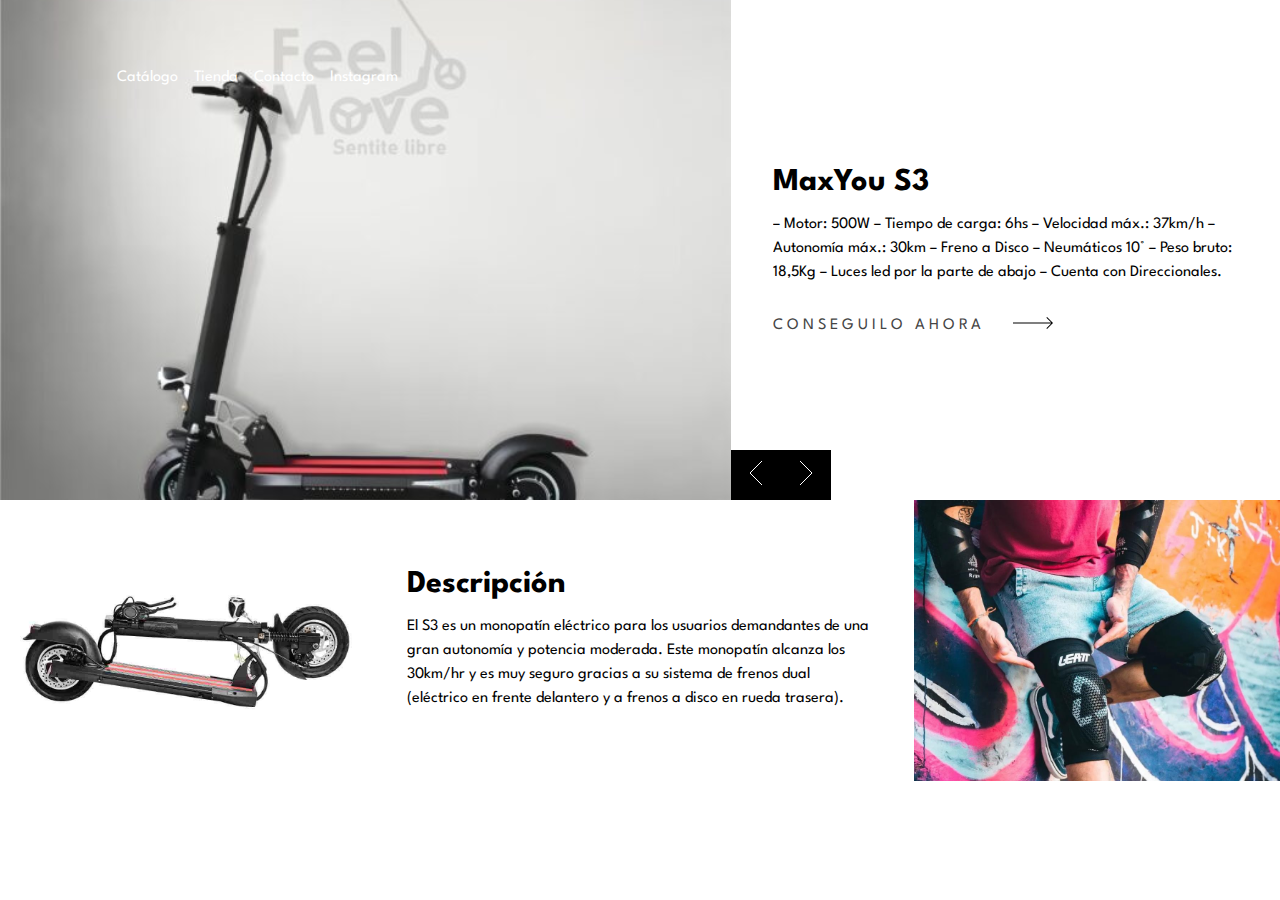
==== index2.html @ a24078dc "catalogo" ====
<!DOCTYPE html>
<html lang="en">
<head>
  <meta charset="UTF-8">
  <meta name="viewport" content="width=device-width, initial-scale=1.0"> 
  <link rel="icon" type="image/png" sizes="32x32" href="./images/favicon-32x32.png">
  <title>Catálogo Monopatines</title>
  <link rel="stylesheet" href="./css/style2.css">
  <link rel="preconnect" href="https://fonts.googleapis.com">
  <link rel="preconnect" href="https://fonts.gstatic.com" crossorigin>
  <link href="https://fonts.googleapis.com/css2?family=League+Spartan:wght@500;600;700&display=swap" rel="stylesheet">
</head>
<body>

  <main class="main">
    <seccion class="main__hero">

      <nav class="main__nav container">

        <img src="./images/icon-hamburger.svg" class="main_hamburger">

        <!-- <img src="./images/logo.svg" class="main__logo"> -->

        <ul class="main__links">
          <li class="main__list">
            <a href="index.html" class="main__link">Catálogo</a>
          </li>
          
          <li class="main__list">
            <a href="https://feelmove.com.ar/" target="_blank" class="main__link">Tienda</a>
          </li>

          <!-- <li class="main__list">
            <a href="#" class="main__link">Feel Move</a>
          </li> -->

          <li class="main__list">
            <a href="https://feelmove.com.ar/contacto/" target="_blank" class="main__link">Contacto</a>
          </li>

          <li class="main__list">
            <a href="https://www.instagram.com/feelmoveoficial" target="_blank" class="main__link">Instagram</a>
          </li>

        </ul>
      </nav>
    </seccion>

    <seccion class="main__shop ">
      <div class="main__content container">
        <h2 class="main__title">MaxYou S3</h2>

        <p class="main__paragraph">
            – Motor: 500W
            – Tiempo de carga: 6hs
            – Velocidad máx.: 37km/h
            – Autonomía máx.: 30km
            – Freno a Disco
            – Neumáticos 10°
            – Peso bruto: 18,5Kg
            – Luces led por la parte de abajo
            – Cuenta con Direccionales.</p>

        <a href="https://feelmove.com.ar/contacto/" target="_blank" class="main__cta">Conseguilo ahora <img src="./images/icon-arrow.svg" class="main__arrow"></a>
      </div>
    </seccion>

    <div class="main__bg"></div>

    <seccion class="main__about ">
      <div class="main__content container">
        <h3 class="main__title"> Descripción</h3>
        <p class="main__paragraph main__paragraph--about">El S3 es un monopatín eléctrico para los usuarios demandantes de una gran autonomía y potencia moderada. Este monopatín alcanza los 30km/hr  y es muy seguro gracias a su sistema de frenos dual (eléctrico en frente delantero y a frenos a disco en rueda trasera).</p>
      </div>
    </seccion>

    <div class="main__bg main__bg--second"></div>

    <div class="main__controls">
        <a href="index.html"><img src="./images/icon-angle-left.svg" class="main__arrows"></a>
        <a href="index3.html"><img src="./images/icon-angle-right.svg" class="main__arrows"></a>
        
    </div>


  </main>
</body>
</html>
---- css/style2.css ----
:root{
    --Dark-Gray: hsl(0, 0%, 63%);
    --Black: hsl(0, 0%, 0%);
    --White: hsl(0, 0%, 100%);
    --Very-Dark-Gray: hsl(0, 0%, 27%);
}

*{
    margin: 0 ;
    box-sizing: border-box;
}

body{
    font-family: 'League Spartan', sans-serif;
}

.container{
    width: 90%;
    margin: 0 auto;
    padding: 60px 0;
    overflow: hidden;
}

.main{
    max-width: 1400px;
    margin: 0auto;
    display: grid;
    grid-template: repeat(5, max-content)/ 1fr;
    grid-template-areas: 
    "main"
    "shop"
    "image1"
    "about"
    "image2";
}

.main__hero{
    min-height: 500px;
    background-image:url(../images/Maxyou1.jpg);
    background-size: cover;
    background-position: center;
    grid-area: main;
}

.main__nav{
    display: flex;
    align-items: center;
}

.main_hamburger{
    cursor: pointer;
}

.main__links{
    display: none;
}

.main__logo{
    margin: 0 auto;
}

.main__controls{
    grid-area: main;
    /*propiedad para alinear a los hijos en css grid -aling-self- y -justify-self
    tambien hay un shorjan que se puede utilizar -place-self:end*/
    align-self:end;
    justify-self:end;
    background-color: var(--Black);
    width: 100px;
    height: 50px;
    display: flex;
    align-items: center;
    justify-content: space-around;
}

.main__arrows{
    height: 40%;
}

.main__shop{
    grid-area: shop;
}

.main__content{
    height: 100%;
    display: flex;
    flex-direction: column;
    justify-content: center;
}

.main__title{
    color: var(--Black);
    font-size: 2rem;
}

.main__paragraph{
    line-height: 1.5;
    margin: 1em 0 2em;
}

.main__paragraph--about{
    margin: 1em 0 0 0;
}

.main__cta{
    text-decoration: none;
    color:var(--Very-Dark-Gray);
    text-transform: uppercase;
    letter-spacing: 4px;
}

.main__arrow{
    margin-left: 20px;
}

.main__bg{
    grid-area: image1;
    min-height: 250px;
    height: 100%;
    background-image:url(../images/Maxyou4.jpg);
    background-size: cover;
    background-position: center;
}

.main__about{
    grid-area:about;
}

.main__bg--second{
    grid-area: image2;
    background-image: url(../images/Maxyou3.jpeg);
}



@media (min-width:768px){

    .container{
        width: 85%;
        padding:70px 0;
    }
    .main{
        grid-template-columns: repeat(7,1fr);
        grid-template-areas: 
        "main main main main shop shop shop"
        "main main main main shop shop shop"
        "main main main main shop shop shop"
        "image1 image1 about about about image2 image2"
        "image1 image1 about about about image2 image2" 
    }

    .main__hero{
        /* background-image: url(../images/desktop-image-hero-1.jpg); */
        max-width: 961px;
    }

    .main__controls{
        grid-area: shop;
        justify-self: start;
    }

    .main_hamburger{
        display: none;
    }

    .main__logo{
        margin: 0;
        min-width: 100px;
    }

    .main__links{
       padding:0;
       display: grid;
       grid-auto-flow: column;
       gap:1em;
       margin-left: 10%; 
    }

    .main__list{
        list-style: none;
    }

    .main__link{
        color: var(--White);
        text-decoration: none;
    }

}
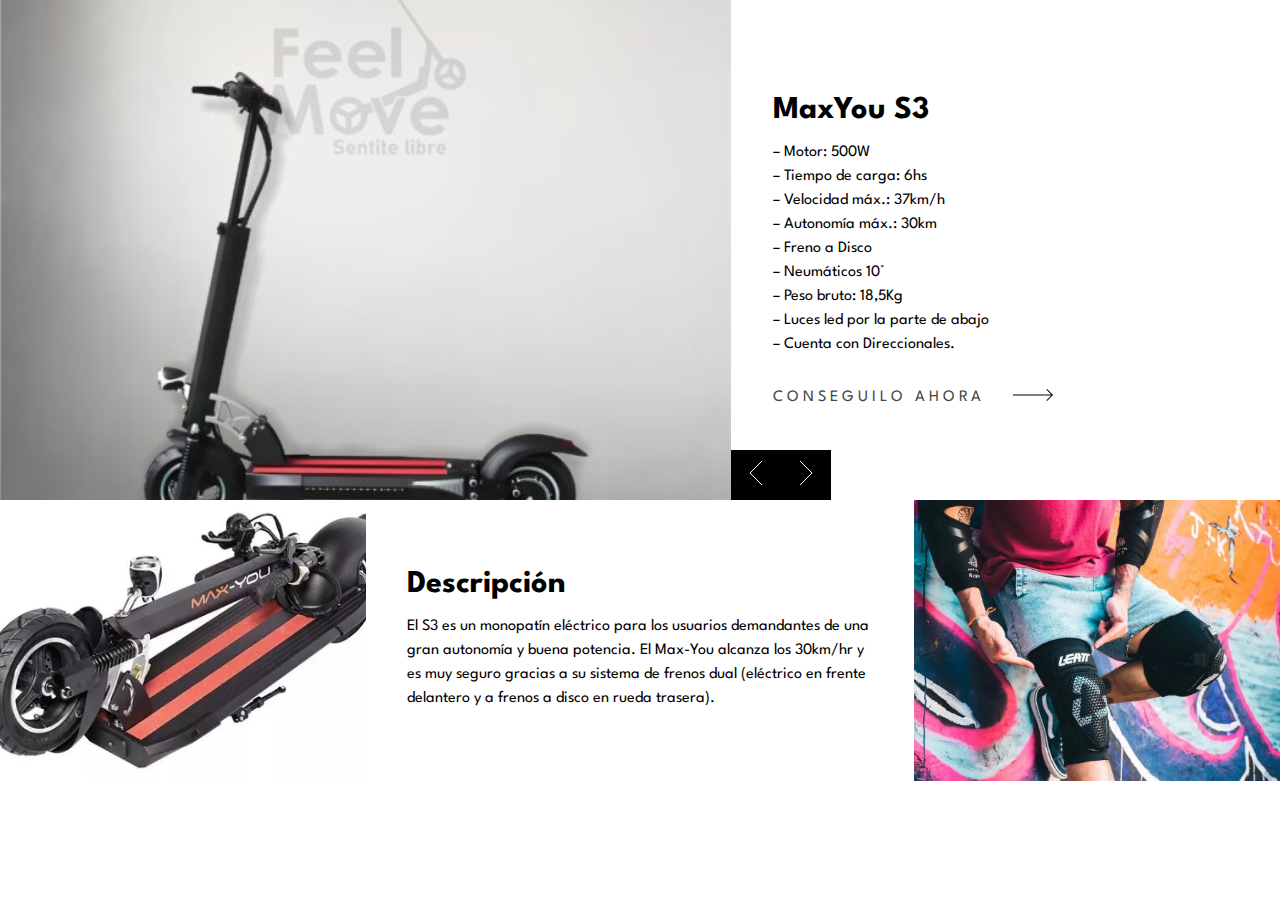
==== commit 966ce86c: "ultima modificacion" ====
--- a/index2.html
+++ b/index2.html
@@ -16,27 +16,31 @@
     <seccion class="main__hero">
 
       <nav class="main__nav container">
+        
+        <div class="bars__menu">
+          <span class="line1__bars--menu"></span>
+          <span class="line2__bars--menu"></span>
+          <span class="line3__bars--menu"></span>
+        </div>
 
-        <img src="./images/icon-hamburger.svg" class="main_hamburger">
+        <script src="./javascript/script.js"></script>
 
         <!-- <img src="./images/logo.svg" class="main__logo"> -->
 
         <ul class="main__links">
           <li class="main__list">
-            <a href="index.html" class="main__link">Catálogo</a>
+            <a href="index.html" class="main__link">Tienda Virtual</a>
           </li>
           
           <li class="main__list">
-            <a href="https://feelmove.com.ar/" target="_blank" class="main__link">Tienda</a>
+            <a href="https://feelmove.com.ar/" target="_blank" class="main__link">Contacto</a>
           </li>
 
           <!-- <li class="main__list">
             <a href="#" class="main__link">Feel Move</a>
           </li> -->
 
-          <li class="main__list">
-            <a href="https://feelmove.com.ar/contacto/" target="_blank" class="main__link">Contacto</a>
-          </li>
+          
 
           <li class="main__list">
             <a href="https://www.instagram.com/feelmoveoficial" target="_blank" class="main__link">Instagram</a>
@@ -51,14 +55,14 @@
         <h2 class="main__title">MaxYou S3</h2>
 
         <p class="main__paragraph">
-            – Motor: 500W
-            – Tiempo de carga: 6hs
-            – Velocidad máx.: 37km/h
-            – Autonomía máx.: 30km
-            – Freno a Disco
-            – Neumáticos 10°
-            – Peso bruto: 18,5Kg
-            – Luces led por la parte de abajo
+            – Motor: 500W <br>
+            – Tiempo de carga: 6hs <br>
+            – Velocidad máx.: 37km/h <br>
+            – Autonomía máx.: 30km <br>
+            – Freno a Disco <br>
+            – Neumáticos 10° <br>
+            – Peso bruto: 18,5Kg <br>
+            – Luces led por la parte de abajo <br>
             – Cuenta con Direccionales.</p>
 
         <a href="https://feelmove.com.ar/contacto/" target="_blank" class="main__cta">Conseguilo ahora <img src="./images/icon-arrow.svg" class="main__arrow"></a>
@@ -70,7 +74,7 @@
     <seccion class="main__about ">
       <div class="main__content container">
         <h3 class="main__title"> Descripción</h3>
-        <p class="main__paragraph main__paragraph--about">El S3 es un monopatín eléctrico para los usuarios demandantes de una gran autonomía y potencia moderada. Este monopatín alcanza los 30km/hr  y es muy seguro gracias a su sistema de frenos dual (eléctrico en frente delantero y a frenos a disco en rueda trasera).</p>
+        <p class="main__paragraph main__paragraph--about">El S3 es un monopatín eléctrico para los usuarios demandantes de una gran autonomía y buena potencia. El Max-You alcanza los 30km/hr  y es muy seguro gracias a su sistema de frenos dual (eléctrico en frente delantero y a frenos a disco en rueda trasera).</p>
       </div>
     </seccion>
 
--- a/css/style2.css
+++ b/css/style2.css
@@ -43,7 +43,7 @@
 }
 
 .main__nav{
-    display: flex;
+    display: none;
     align-items: center;
 }
 
@@ -51,9 +51,73 @@
     cursor: pointer;
 }
 
-.main__links{
+.bars__menu{
+    position: absolute;
+    width: 30px;
+    height: 30px;
+    opacity: 0.6;
+    cursor: pointer;
+    padding-top: .5em;
+    box-shadow: .5px gray 2px;
+    
+    /*menu hamburguesa*/   
+}
+.bars__menu span{
+    display: block;
+    width: 100%;
+    height: 6px;
+    background: #fff;
+    margin-top:7px;
+    transform-origin: 0px 100%;
+    transition: all 300ms;
+}
+
+.activeline1__bars--menu{
+    transform: rotate(45deg); 
+    translate: (-2px, 1px);
+}
+.activeline2__bars--menu{
+    opacity: .5;
+    margin-left: -30px;
+}
+.activeline3__bars--menu{
+    transform: rotate(-45deg); 
+    translate: (-4px, 2px);
+}
+
+   /*menu hamburguesa*/   
+
+/* .main__links{
+    display: flex;
+    background-color: #7a7a7a;
+    
+    flex-direction: column;
+    justify-content: space-around;
+    align-items: center;
+    height: 92vh;
+    margin: 0;
+    padding: 0;
+    width: 100%;
+    list-style: none;
+
     display: none;
-}
+} */
+
+/* .main__link{
+    width: 100%;
+    color: #ffff;
+    font-size: 1.8rem;
+    font-weight: 600;
+    text-decoration: none;
+    
+} */
+
+/* .main__list{
+    width: 100%;
+    text-align: center;
+} */
+
+
 
 .main__logo{
     margin: 0 auto;
@@ -117,7 +181,7 @@
     grid-area: image1;
     min-height: 250px;
     height: 100%;
-    background-image:url(../images/Maxyou4.jpg);
+    background-image:url(../images/maxyousegunda.jpg);
     background-size: cover;
     background-position: center;
 }
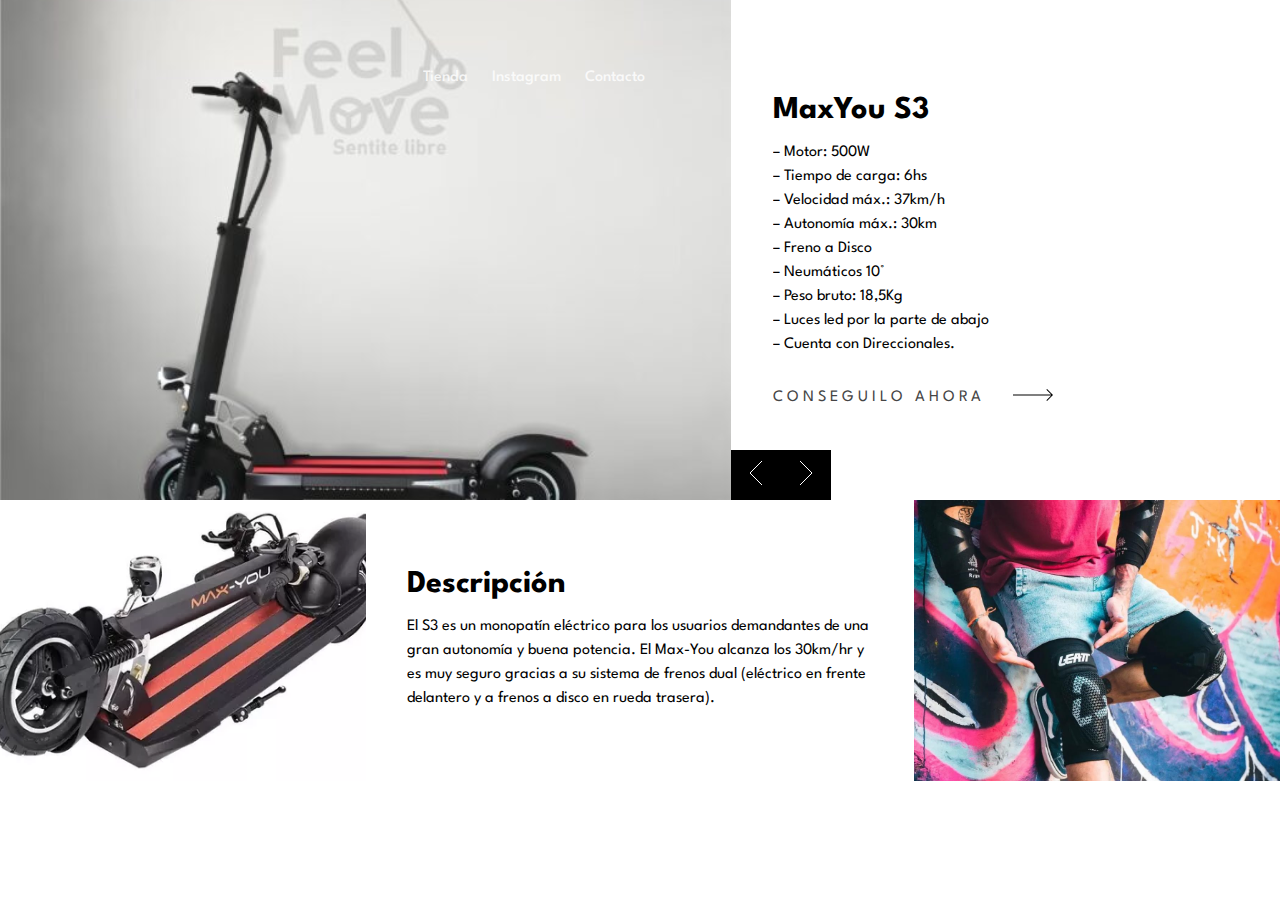
==== commit 46a4424d: "se agrega menu de navegación a las páginas" ====
--- a/index2.html
+++ b/index2.html
@@ -16,38 +16,33 @@
     <seccion class="main__hero">
 
       <nav class="main__nav container">
-        
-        <div class="bars__menu">
-          <span class="line1__bars--menu"></span>
-          <span class="line2__bars--menu"></span>
-          <span class="line3__bars--menu"></span>
-        </div>
 
-        <script src="./javascript/script.js"></script>
-
-        <!-- <img src="./images/logo.svg" class="main__logo"> -->
+        <div class="nav__conteiner">
 
         <ul class="main__links">
+                   
           <li class="main__list">
-            <a href="index.html" class="main__link">Tienda Virtual</a>
+            <a href="https://feelmove.com.ar/" target="_blank" class="main__link">Tienda</a>
           </li>
-          
-          <li class="main__list">
-            <a href="https://feelmove.com.ar/" target="_blank" class="main__link">Contacto</a>
-          </li>
-
-          <!-- <li class="main__list">
-            <a href="#" class="main__link">Feel Move</a>
-          </li> -->
-
-          
 
           <li class="main__list">
             <a href="https://www.instagram.com/feelmoveoficial" target="_blank" class="main__link">Instagram</a>
           </li>
 
+          <li class="main__list">
+            <a href="https://feelmove.com.ar/contacto/" target="_blank" class="main__link">Contacto</a>
+          </li>
         </ul>
+
+        <figure class="nav__logo">
+          <img src="./images/menu.svg" class="nav__img" alt="">
+        </figure>
+        
+      </div>
       </nav>
+
+      <script src="./javascript/script.js"></script>
+
     </seccion>
 
     <seccion class="main__shop ">
--- a/css/style2.css
+++ b/css/style2.css
@@ -42,86 +42,61 @@
     grid-area: main;
 }
 
-.main__nav{
-    display: none;
+.nav__conteiner{
+    width: 90%;
+    height: 100%;
+    margin: 0 auto;
+    display: flex;
     align-items: center;
-}
-
-.main_hamburger{
+    justify-content: flex-end;
+}
+
+.nav__logo{
     cursor: pointer;
-}
-
-.bars__menu{
-    position: absolute;
+    z-index: 1;
+    
+}
+
+.nav__img{
     width: 30px;
-    height: 30px;
-    opacity: 0.6;
-    cursor: pointer;
-    padding-top: .5em;
-    box-shadow: .5px gray 2px;
+    display: block;
     
-    /*menu hamburguesa*/   
-}
-.bars__menu span{
-    display: block;
+}
+
+.main__links{
+    background: #19191a;
     width: 100%;
-    height: 6px;
-    background: #fff;
-    margin-top:7px;
-    transform-origin: 0px 100%;
-    transition: all 300ms;
-}
-
-.activeline1__bars--menu{
-    transform: rotate(45deg); 
-    translate: (-2px, 1px);
-}
-.activeline2__bars--menu{
-    opacity: .5;
-    margin-left: -30px;
-}
-.activeline3__bars--menu{
-    transform: rotate(-45deg); 
-    translate: (-4px, 2px);
-}
-
-   /*menu hamburguesa*/   
-
-/* .main__links{
-    display: flex;
-    background-color: #7a7a7a;
-    
+    max-width: 450px;
+    opacity: .8;
+    position: fixed;
+    left: 0;
+    top: 0px;
+    bottom: 0;
+    display: flex;
     flex-direction: column;
-    justify-content: space-around;
+    justify-content: space-evenly;
     align-items: center;
-    height: 92vh;
-    margin: 0;
-    padding: 0;
-    width: 100%;
+    transform: translate(-100%);
+    transition: transform .6s;
+    z-index: 0;
+}
+
+.list--show{
+    transform: translate(0%);
+}
+
+.main__list{
     list-style: none;
-
-    display: none;
-} */
-
-/* .main__link{
-    width: 100%;
-    color: #ffff;
-    font-size: 1.8rem;
-    font-weight: 600;
+}
+
+.main__link{
+    color: #fff;
     text-decoration: none;
-    
-} */
-
-/* .main__list{
-    width: 100%;
-    text-align: center;
-} */
-
-
-
-.main__logo{
-    margin: 0 auto;
-}
+    font-weight: 500;
+}
+
+
+
 
 .main__controls{
     grid-area: main;
@@ -223,30 +198,21 @@
         justify-self: start;
     }
 
-    .main_hamburger{
+  
+    .main__links{
+        
+        position: unset;
+        flex-direction: row;
+        background: none;
+        transform: unset;
+        transition: none;
+        justify-content: flex-end;
+        gap: 1.5em;
+        font-weight: 500;
+        
+    }
+
+    .nav__logo{
         display: none;
     }
-
-    .main__logo{
-        margin: 0;
-        min-width: 100px;
-    }
-
-    .main__links{
-       padding:0;
-       display: grid;
-       grid-auto-flow: column;
-       gap:1em;
-       margin-left: 10%; 
-    }
-
-    .main__list{
-        list-style: none;
-    }
-
-    .main__link{
-        color: var(--White);
-        text-decoration: none;
-    }
-
 }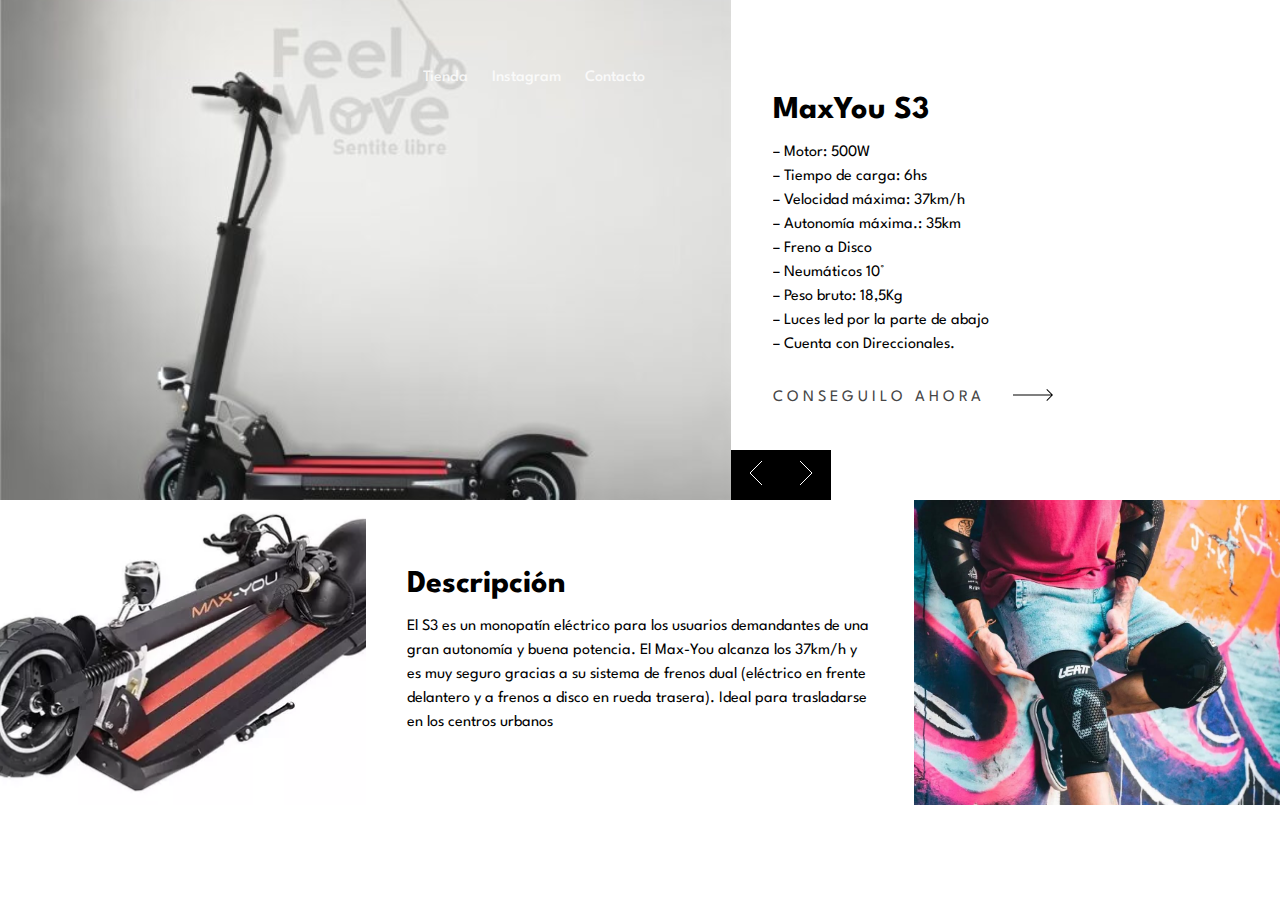
==== commit 8cc06e8d: "Correcciones de texto" ====
--- a/index2.html
+++ b/index2.html
@@ -52,8 +52,8 @@
         <p class="main__paragraph">
             – Motor: 500W <br>
             – Tiempo de carga: 6hs <br>
-            – Velocidad máx.: 37km/h <br>
-            – Autonomía máx.: 30km <br>
+            – Velocidad máxima: 37km/h <br>
+            – Autonomía máxima.: 35km <br>
             – Freno a Disco <br>
             – Neumáticos 10° <br>
             – Peso bruto: 18,5Kg <br>
@@ -69,7 +69,7 @@
     <seccion class="main__about ">
       <div class="main__content container">
         <h3 class="main__title"> Descripción</h3>
-        <p class="main__paragraph main__paragraph--about">El S3 es un monopatín eléctrico para los usuarios demandantes de una gran autonomía y buena potencia. El Max-You alcanza los 30km/hr  y es muy seguro gracias a su sistema de frenos dual (eléctrico en frente delantero y a frenos a disco en rueda trasera).</p>
+        <p class="main__paragraph main__paragraph--about">El S3 es un monopatín eléctrico para los usuarios demandantes de una gran autonomía y buena potencia. El Max-You alcanza los 37km/h y es muy seguro gracias a su sistema de frenos dual (eléctrico en frente delantero y a frenos a disco en rueda trasera). Ideal para trasladarse en los centros urbanos</p>
       </div>
     </seccion>
 
--- a/css/style2.css
+++ b/css/style2.css
@@ -208,7 +208,7 @@
         transition: none;
         justify-content: flex-end;
         gap: 1.5em;
-        font-weight: 500;
+        
         
     }
 
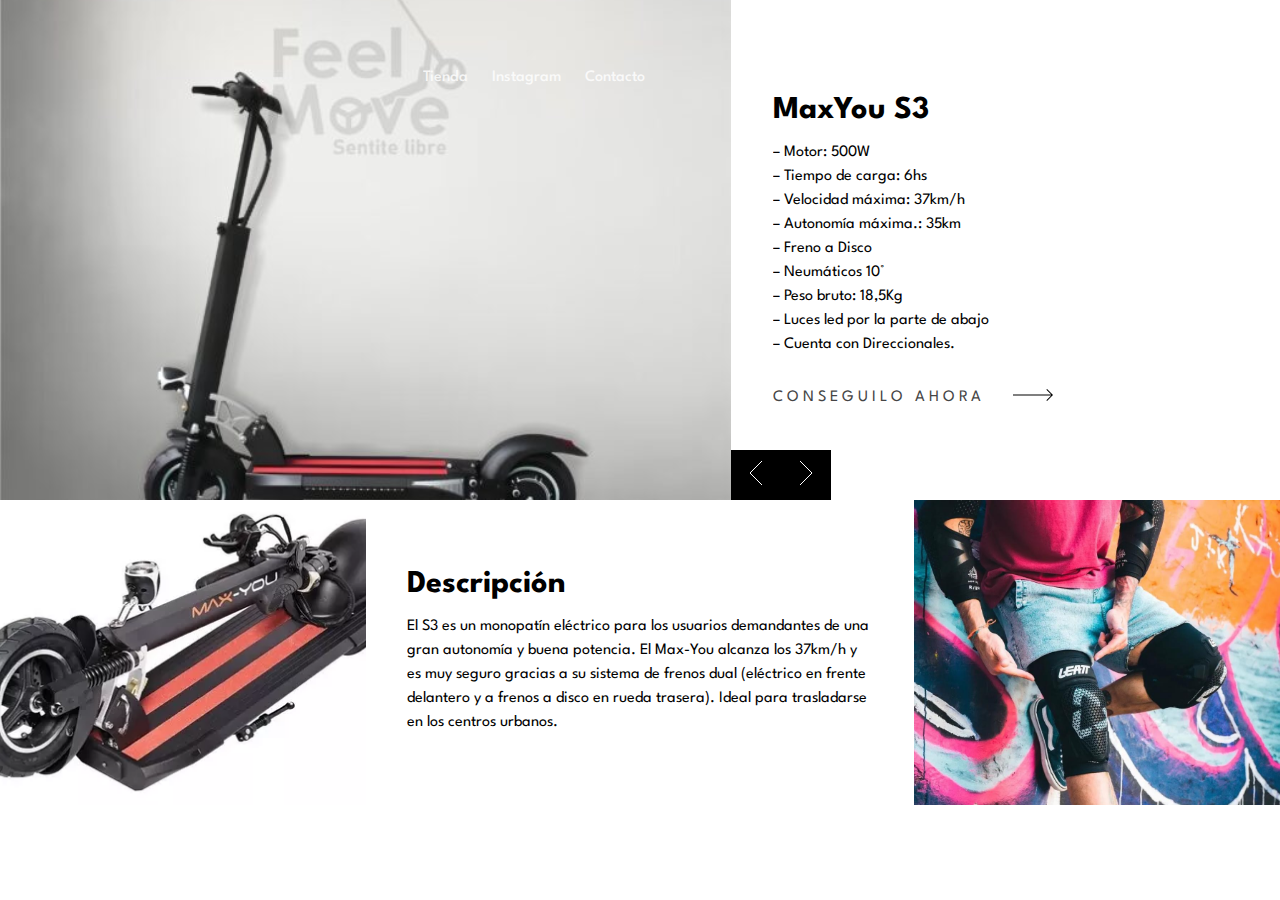
==== commit bec05211: "." ====
--- a/index2.html
+++ b/index2.html
@@ -69,7 +69,7 @@
     <seccion class="main__about ">
       <div class="main__content container">
         <h3 class="main__title"> Descripción</h3>
-        <p class="main__paragraph main__paragraph--about">El S3 es un monopatín eléctrico para los usuarios demandantes de una gran autonomía y buena potencia. El Max-You alcanza los 37km/h y es muy seguro gracias a su sistema de frenos dual (eléctrico en frente delantero y a frenos a disco en rueda trasera). Ideal para trasladarse en los centros urbanos</p>
+        <p class="main__paragraph main__paragraph--about">El S3 es un monopatín eléctrico para los usuarios demandantes de una gran autonomía y buena potencia. El Max-You alcanza los 37km/h y es muy seguro gracias a su sistema de frenos dual (eléctrico en frente delantero y a frenos a disco en rueda trasera). Ideal para trasladarse en los centros urbanos.</p>
       </div>
     </seccion>
 
